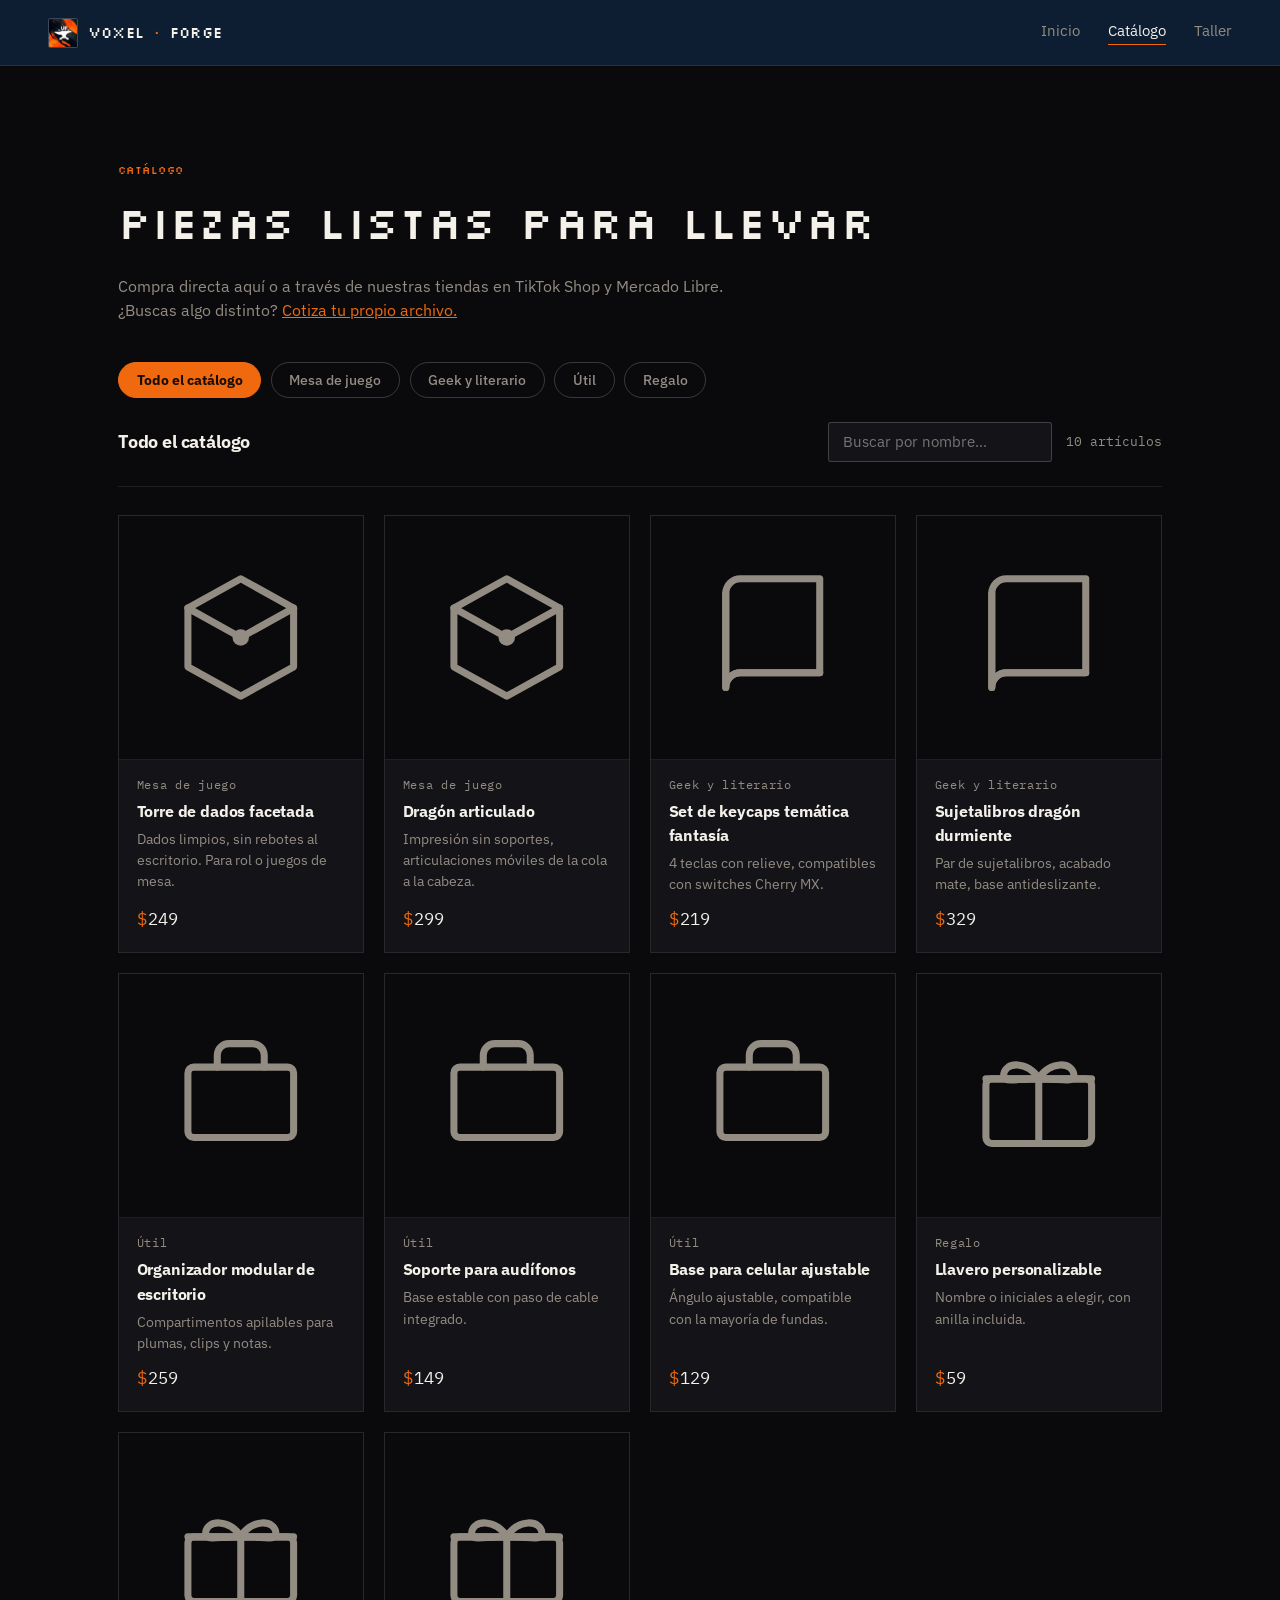
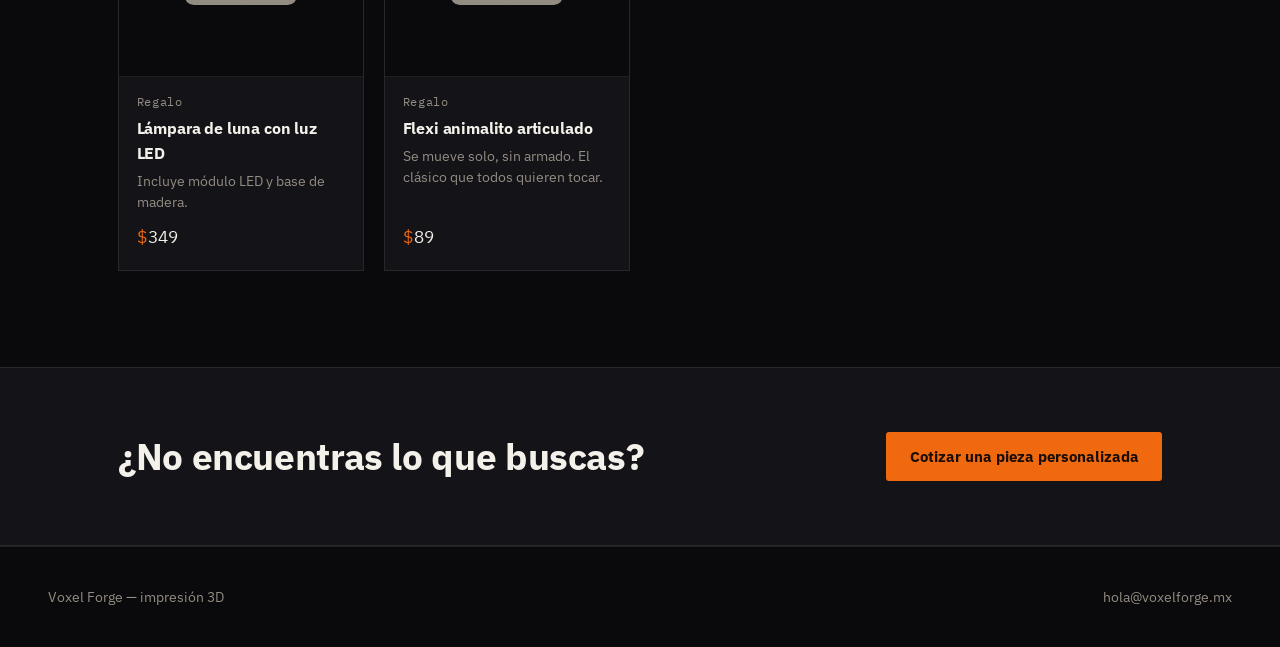
==== catalogo.html @ 8d11da7b "Add files via upload" ====
<!doctype html>
<html lang="es">
<head>
<meta charset="UTF-8" />
<meta name="viewport" content="width=device-width, initial-scale=1" />
<title>Catálogo — Voxel Forge</title>
<meta name="description" content="Explora el catálogo de Voxel Forge por nicho (mesa de juego, geek y literario, útil, regalo) o búscalo todo en una sola vista." />
<link rel="preconnect" href="https://fonts.googleapis.com">
<link rel="preconnect" href="https://fonts.gstatic.com" crossorigin>
<link href="https://fonts.googleapis.com/css2?family=IBM+Plex+Mono:wght@400;500&family=IBM+Plex+Sans:wght@400;500;600;700&family=Silkscreen:wght@400;700&display=swap" rel="stylesheet">
<link rel="icon" href="img/logo.png" />
<link rel="stylesheet" href="css/styles.css" />
</head>
<body>

<header class="site-header">
  <a href="index.html" class="wordmark"><img src="img/logo.png" alt="" /> VOXEL<span>·</span>FORGE</a>
  <nav class="site-nav">
    <a href="index.html">Inicio</a>
    <a href="catalogo.html" aria-current="page">Catálogo</a>
    <a href="cotizacion.html">Taller</a>
  </nav>
</header>

<main class="wrap">
  <section style="padding-bottom: 0;">
    <span class="section-index">Catálogo</span>
    <h1 style="font-size: clamp(2rem, 4vw, 2.8rem);">Piezas listas para llevar</h1>
    <p>Compra directa aquí o a través de nuestras tiendas en TikTok Shop y Mercado Libre. ¿Buscas algo distinto? <a href="cotizacion.html" style="color: var(--accent);">Cotiza tu propio archivo.</a></p>
  </section>

  <section style="padding-top: 1.5rem;">
    <div class="chips" id="chips-pilares" role="tablist" aria-label="Filtrar por nicho"></div>
    <div class="filters">
      <h2 id="titulo-vista" style="margin: 0; font-size: 1.1rem;">Todo el catálogo</h2>
      <input type="search" id="buscador" placeholder="Buscar por nombre…" aria-label="Buscar por nombre" />
      <span class="result-count" id="contador-resultados"></span>
    </div>
    <div class="grid-products" id="grid-catalogo">
      <p>Cargando catálogo…</p>
    </div>
  </section>
</main>

<div class="cta-band">
  <div class="wrap">
    <h2>¿No encuentras lo que buscas?</h2>
    <a href="cotizacion.html" class="btn btn-primary">Cotizar una pieza personalizada</a>
  </div>
</div>

<footer class="site-footer">
  <span>Voxel Forge — impresión 3D</span>
  <span>hola@voxelforge.mx</span>
</footer>

<script src="js/productos.js"></script>
<script src="js/catalogo.js"></script>
</body>
</html>
---- css/styles.css ----
/* ==========================================================================
   Voxel Forge — hoja de estilos compartida
   Concepto: plano técnico de taller. Fondo azul plano, líneas de guía,
   marcas de registro en las esquinas, tipografía técnica para datos.
   ========================================================================== */

:root {
  /* Color — muestreado de la referencia de marca (obsidiana + metal fundido) */
  --bg: #0a0a0c;
  --bg-panel: #141418;
  --bg-panel-raised: #1c1c22;
  --line: rgba(244, 241, 234, 0.09);
  --line-strong: rgba(244, 241, 234, 0.2);
  --text: #f4f1ea;
  --text-dim: #938c82;
  --accent: #f0690f;
  --accent-bright: #f0960f;
  --accent-deep: #d8390d;
  --accent-soft: rgba(240, 105, 15, 0.14);
  --ok: #6fae7a;

  /* Type */
  --font-display: "Silkscreen", "IBM Plex Sans", monospace;
  --font-sans: "IBM Plex Sans", "Segoe UI", system-ui, sans-serif;
  --font-mono: "IBM Plex Mono", "SFMono-Regular", Consolas, monospace;

  /* Layout */
  --radius: 3px;
  --maxw: 1140px;
  --gutter: clamp(1.25rem, 4vw, 3rem);
}

@media (prefers-reduced-motion: reduce) {
  *, *::before, *::after { animation-duration: 0.001ms !important; animation-iteration-count: 1 !important; transition-duration: 0.001ms !important; }
}

* { box-sizing: border-box; }

html { scroll-behavior: smooth; }

body {
  margin: 0;
  background: var(--bg);
  color: var(--text);
  font-family: var(--font-sans);
  line-height: 1.5;
  -webkit-font-smoothing: antialiased;
}

img { max-width: 100%; display: block; }

a { color: inherit; }

h2, h3 { font-family: var(--font-sans); font-weight: 700; margin: 0 0 0.5em; letter-spacing: -0.01em; }
h1 {
  font-family: var(--font-display);
  font-weight: 400;
  margin: 0 0 0.5em;
  font-size: clamp(1.9rem, 4.4vw, 3.1rem);
  line-height: 1.3;
  letter-spacing: 0.01em;
}
h2 { font-size: clamp(1.6rem, 3vw, 2.3rem); line-height: 1.15; }
h3 { font-size: 1.15rem; }

p { color: var(--text-dim); max-width: 62ch; }

.wrap {
  max-width: var(--maxw);
  margin: 0 auto;
  padding: 0 var(--gutter);
}

/* Marcas de registro — evocan las cruces de alineación de un plano técnico */
.reg-mark {
  position: relative;
}
.reg-mark::before,
.reg-mark::after {
  content: "";
  position: absolute;
  width: 14px;
  height: 14px;
  border: 1px solid var(--line-strong);
  pointer-events: none;
}
.reg-mark::before { top: -1px; left: -1px; border-right: none; border-bottom: none; }
.reg-mark::after { bottom: -1px; right: -1px; border-left: none; border-top: none; }

/* Encabezado ------------------------------------------------------------- */
.site-header {
  position: sticky;
  top: 0;
  z-index: 20;
  display: flex;
  align-items: center;
  justify-content: space-between;
  padding: 1.1rem var(--gutter);
  background: rgba(15, 33, 56, 0.88);
  backdrop-filter: blur(6px);
  border-bottom: 1px solid var(--line);
}

.wordmark {
  font-family: var(--font-display);
  font-size: 0.95rem;
  letter-spacing: 0.02em;
  text-decoration: none;
  color: var(--text);
  display: flex;
  align-items: center;
  gap: 0.6rem;
}
.wordmark img { width: 30px; height: 30px; display: block; border-radius: 2px; border: 1px solid var(--line-strong); }
.wordmark span { color: var(--accent); }

.site-nav { display: flex; gap: 1.75rem; }
.site-nav a {
  text-decoration: none;
  color: var(--text-dim);
  font-size: 0.92rem;
  border-bottom: 1px solid transparent;
  padding-bottom: 2px;
  transition: color 0.15s ease, border-color 0.15s ease;
}
.site-nav a:hover,
.site-nav a[aria-current="page"] {
  color: var(--text);
  border-color: var(--accent);
}

/* Botones ------------------------------------------------------------------ */
.btn {
  display: inline-flex;
  align-items: center;
  gap: 0.5rem;
  font-family: var(--font-sans);
  font-size: 0.95rem;
  font-weight: 600;
  padding: 0.75rem 1.4rem;
  border-radius: var(--radius);
  border: 1px solid transparent;
  cursor: pointer;
  text-decoration: none;
  transition: background 0.15s ease, border-color 0.15s ease, color 0.15s ease;
}
.btn-primary { background: var(--accent); color: #1a0d05; font-weight: 700; }
.btn-primary:hover { background: var(--accent-bright); }
.btn-outline { background: transparent; border-color: var(--line-strong); color: var(--text); }
.btn-outline:hover { border-color: var(--accent); color: var(--accent); }

/* Secciones ----------------------------------------------------------------- */
section { padding: clamp(3rem, 8vw, 6rem) 0; }
.section-head { display: flex; align-items: baseline; justify-content: space-between; gap: 2rem; margin-bottom: 2rem; flex-wrap: wrap; }
.section-index { font-family: var(--font-display); color: var(--accent); font-size: 0.68rem; letter-spacing: 0.04em; margin-bottom: 0.9rem; display: block; }

/* Hero ----------------------------------------------------------------------- */
.hero {
  position: relative;
  min-height: 78vh;
  display: flex;
  align-items: flex-end;
  background-image:
    linear-gradient(180deg, rgba(10, 10, 12, 0.35) 0%, rgba(10, 10, 12, 0.55) 45%, rgba(10, 10, 12, 0.96) 100%),
    url("img/hero.jpg");
  background-size: cover;
  background-position: center 30%;
  border-bottom: 1px solid var(--line);
}
.hero-copy {
  position: relative;
  padding: clamp(2rem, 7vw, 4.5rem) 0 clamp(2.5rem, 6vw, 4rem);
  max-width: 640px;
}
.hero-copy p { margin-top: 1.1rem; font-size: 1.05rem; }
.hero-actions { display: flex; gap: 1rem; margin-top: 2rem; flex-wrap: wrap; }

/* Tarjetas de producto -------------------------------------------------------- */
.grid-products {
  display: grid;
  grid-template-columns: repeat(auto-fill, minmax(230px, 1fr));
  gap: 1.25rem;
}
.card-product {
  border: 1px solid var(--line);
  background: var(--bg-panel);
  display: flex;
  flex-direction: column;
}
.card-product .thumb {
  aspect-ratio: 1 / 1;
  border-bottom: 1px solid var(--line);
  display: flex;
  align-items: center;
  justify-content: center;
  background: var(--bg);
}
.card-product .thumb svg { width: 58%; height: 58%; }
.card-product .body { padding: 1rem 1.1rem 1.25rem; display: flex; flex-direction: column; gap: 0.35rem; flex: 1; }
.card-product .tag { font-family: var(--font-mono); font-size: 0.72rem; color: var(--text-dim); letter-spacing: 0.06em; }
.card-product h3 { margin: 0; font-size: 1.02rem; }
.card-product .desc { font-size: 0.88rem; margin: 0; flex: 1; }
.card-product .price-row { display: flex; align-items: center; justify-content: space-between; margin-top: 0.4rem; }
.price { font-family: var(--font-mono); font-size: 1.05rem; color: var(--text); }
.price::before { content: "$"; color: var(--accent); margin-right: 1px; }

.rail {
  display: flex;
  gap: 1.1rem;
  overflow-x: auto;
  padding-bottom: 0.75rem;
  scroll-snap-type: x proximity;
}
.rail .card-product { min-width: 230px; scroll-snap-align: start; }
.rail::-webkit-scrollbar { height: 6px; }
.rail::-webkit-scrollbar-thumb { background: var(--line-strong); }

/* Pilares / nichos (home) ------------------------------------------------------- */
.pillar-grid {
  display: grid;
  grid-template-columns: repeat(auto-fit, minmax(220px, 1fr));
  gap: 1.1rem;
  margin-top: 1.75rem;
}
.pillar-card {
  display: block;
  border: 1px solid var(--line);
  padding: 1.4rem 1.3rem;
  text-decoration: none;
  color: var(--text);
  transition: border-color 0.15s ease, background 0.15s ease;
}
.pillar-card:hover { border-color: var(--accent); background: var(--bg-panel); }
.pillar-card h3 { color: var(--accent); margin-bottom: 0.4rem; }
.pillar-card p { font-size: 0.88rem; margin: 0; }

/* Filtros catálogo ------------------------------------------------------------ */
.chips {
  display: flex;
  gap: 0.6rem;
  flex-wrap: wrap;
  margin-bottom: 1.5rem;
}
.chip {
  font-family: var(--font-sans);
  font-size: 0.88rem;
  font-weight: 500;
  color: var(--text-dim);
  background: transparent;
  border: 1px solid var(--line-strong);
  border-radius: 999px;
  padding: 0.5rem 1.1rem;
  cursor: pointer;
  transition: border-color 0.15s ease, color 0.15s ease, background 0.15s ease;
}
.chip:hover { border-color: var(--accent); color: var(--text); }
.chip.is-active { background: var(--accent); border-color: var(--accent); color: #1a0d05; font-weight: 700; }

.filters {
  display: flex;
  gap: 0.9rem;
  align-items: center;
  justify-content: space-between;
  flex-wrap: wrap;
  margin-bottom: 1.75rem;
  padding-bottom: 1.5rem;
  border-bottom: 1px solid var(--line);
}
.filters input[type="search"] { margin-left: auto; }
.filters input[type="search"] {
  background: var(--bg-panel);
  border: 1px solid var(--line-strong);
  color: var(--text);
  padding: 0.6rem 0.9rem;
  font-family: var(--font-sans);
  font-size: 0.92rem;
  border-radius: var(--radius);
  min-width: 220px;
}
.filters select {
  background: var(--bg-panel);
  border: 1px solid var(--line-strong);
  color: var(--text);
  padding: 0.6rem 0.9rem;
  font-family: var(--font-sans);
  font-size: 0.92rem;
  border-radius: var(--radius);
}
.result-count { font-family: var(--font-mono); font-size: 0.82rem; color: var(--text-dim); }

/* Calculadora de cotización ---------------------------------------------------- */
.quote-panel {
  display: grid;
  grid-template-columns: 1fr 1fr;
  border: 1px solid var(--line);
  background: var(--bg-panel);
}
@media (max-width: 860px) { .quote-panel { grid-template-columns: 1fr; } }

.quote-inputs { padding: clamp(1.5rem, 3vw, 2.5rem); border-right: 1px solid var(--line); }
@media (max-width: 860px) { .quote-inputs { border-right: none; border-bottom: 1px solid var(--line); } }

.field { margin-bottom: 1.4rem; }
.field label { display: flex; justify-content: space-between; font-size: 0.88rem; color: var(--text-dim); margin-bottom: 0.5rem; }
.field label span.unit { font-family: var(--font-mono); color: var(--accent); }
.field input[type="number"] {
  width: 100%;
  background: var(--bg);
  border: 1px solid var(--line-strong);
  color: var(--text);
  padding: 0.7rem 0.85rem;
  font-family: var(--font-mono);
  font-size: 1.05rem;
  border-radius: var(--radius);
}
.field input[type="range"] { width: 100%; accent-color: var(--accent); }

.addon-list { display: flex; flex-direction: column; gap: 0.6rem; }
.addon-list label {
  display: flex;
  align-items: center;
  justify-content: space-between;
  border: 1px solid var(--line);
  padding: 0.65rem 0.9rem;
  border-radius: var(--radius);
  font-size: 0.92rem;
  color: var(--text);
  cursor: pointer;
}
.addon-list label:hover { border-color: var(--line-strong); }
.addon-list .addon-price { font-family: var(--font-mono); color: var(--text-dim); font-size: 0.85rem; }
.addon-list input { accent-color: var(--accent); }

.quote-output { padding: clamp(1.5rem, 3vw, 2.5rem); display: flex; flex-direction: column; }
.quote-output-simple { justify-content: center; align-items: center; text-align: center; }
.quote-total {
  margin-top: 1.4rem;
  padding-top: 1.2rem;
  border-top: 1px solid var(--line-strong);
  display: flex;
  align-items: baseline;
  justify-content: space-between;
}
.quote-total .label { font-size: 0.95rem; color: var(--text-dim); }
.quote-total .value { font-family: var(--font-mono); font-size: 2rem; color: var(--accent); }
.quote-total-solo {
  flex-direction: column;
  gap: 0.6rem;
  align-items: center;
  border-top: none;
  padding-top: 0.5rem;
}
.quote-total-solo .value { font-size: clamp(2.6rem, 6vw, 3.6rem); }
.quote-note { font-size: 0.8rem; margin-top: 1rem; }

/* Cotización especial (por correo) --------------------------------------------- */
.special-grid {
  display: grid;
  grid-template-columns: repeat(3, 1fr);
  gap: 1.25rem;
}
@media (max-width: 860px) { .special-grid { grid-template-columns: 1fr; } }
.special-card {
  border: 1px solid var(--line);
  padding: 1.5rem;
  display: flex;
  flex-direction: column;
  gap: 0.75rem;
}
.special-card h3 { margin: 0; }
.special-card p { font-size: 0.9rem; margin: 0; }
.special-card .btn { margin-top: auto; align-self: flex-start; }

/* Guía rápida (preguntas frecuentes) -------------------------------------------- */
.faq-list { display: flex; flex-direction: column; gap: 0.6rem; max-width: 70ch; }
.faq-list details {
  border: 1px solid var(--line);
  background: var(--bg-panel);
  padding: 0;
}
.faq-list summary {
  padding: 1rem 1.2rem;
  cursor: pointer;
  font-weight: 600;
  font-size: 0.98rem;
  color: var(--text);
  list-style: none;
  display: flex;
  justify-content: space-between;
  align-items: center;
  gap: 1rem;
}
.faq-list summary::-webkit-details-marker { display: none; }
.faq-list summary::after {
  content: "+";
  font-family: var(--font-mono);
  color: var(--accent);
  font-size: 1.2rem;
  flex-shrink: 0;
}
.faq-list details[open] summary::after { content: "–"; }
.faq-list details p {
  margin: 0 1.2rem 1.1rem;
  font-size: 0.92rem;
  max-width: none;
}

/* CTA final -------------------------------------------------------------------- */
.cta-band {
  border-top: 1px solid var(--line);
  border-bottom: 1px solid var(--line);
  background: var(--bg-panel);
}
.cta-band .wrap { display: flex; align-items: center; justify-content: space-between; gap: 2rem; flex-wrap: wrap; padding: clamp(2.5rem, 6vw, 4rem) var(--gutter); }
.cta-band h2 { margin: 0; }

/* Pie de página ------------------------------------------------------------------ */
.site-footer {
  border-top: 1px solid var(--line);
  padding: 2.5rem var(--gutter);
  display: flex;
  justify-content: space-between;
  flex-wrap: wrap;
  gap: 1rem;
  font-size: 0.85rem;
  color: var(--text-dim);
}

/* Foco visible para accesibilidad ------------------------------------------------ */
a:focus-visible, button:focus-visible, input:focus-visible, select:focus-visible {
  outline: 2px solid var(--accent);
  outline-offset: 2px;
}
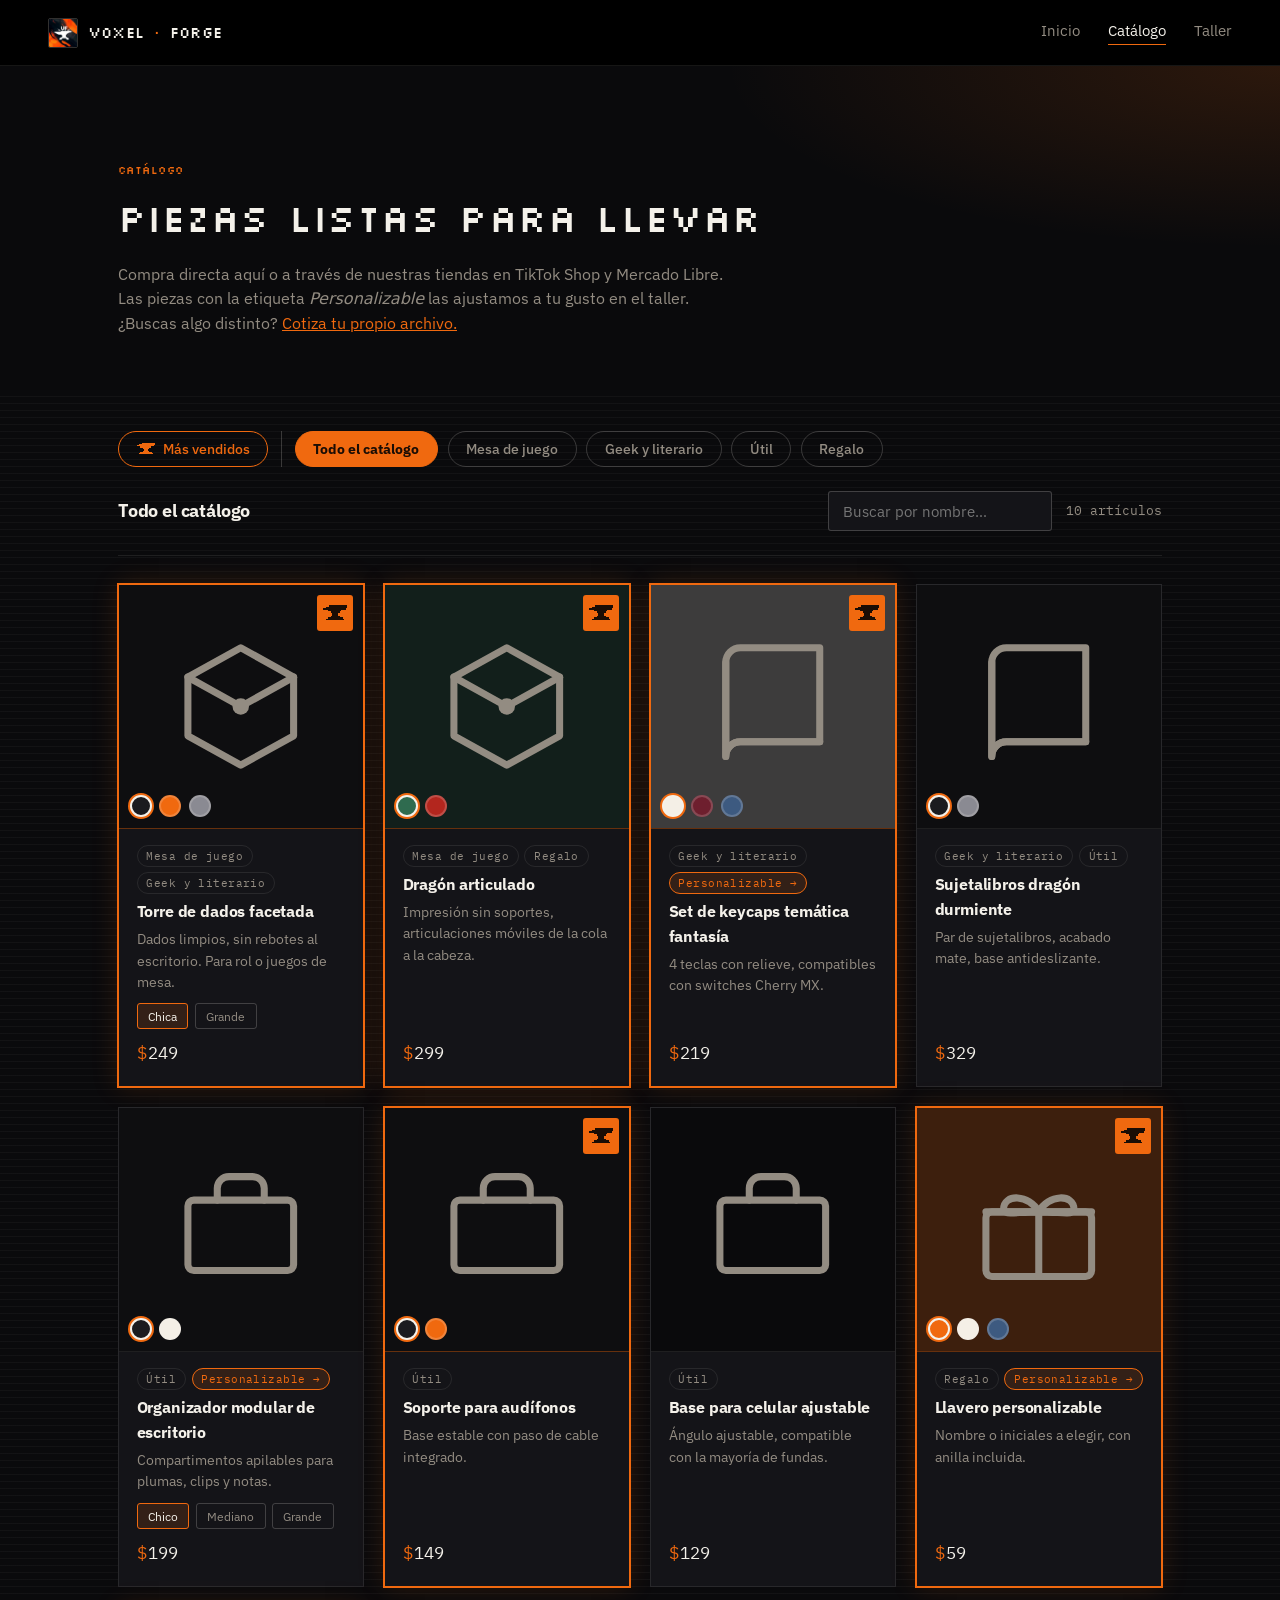
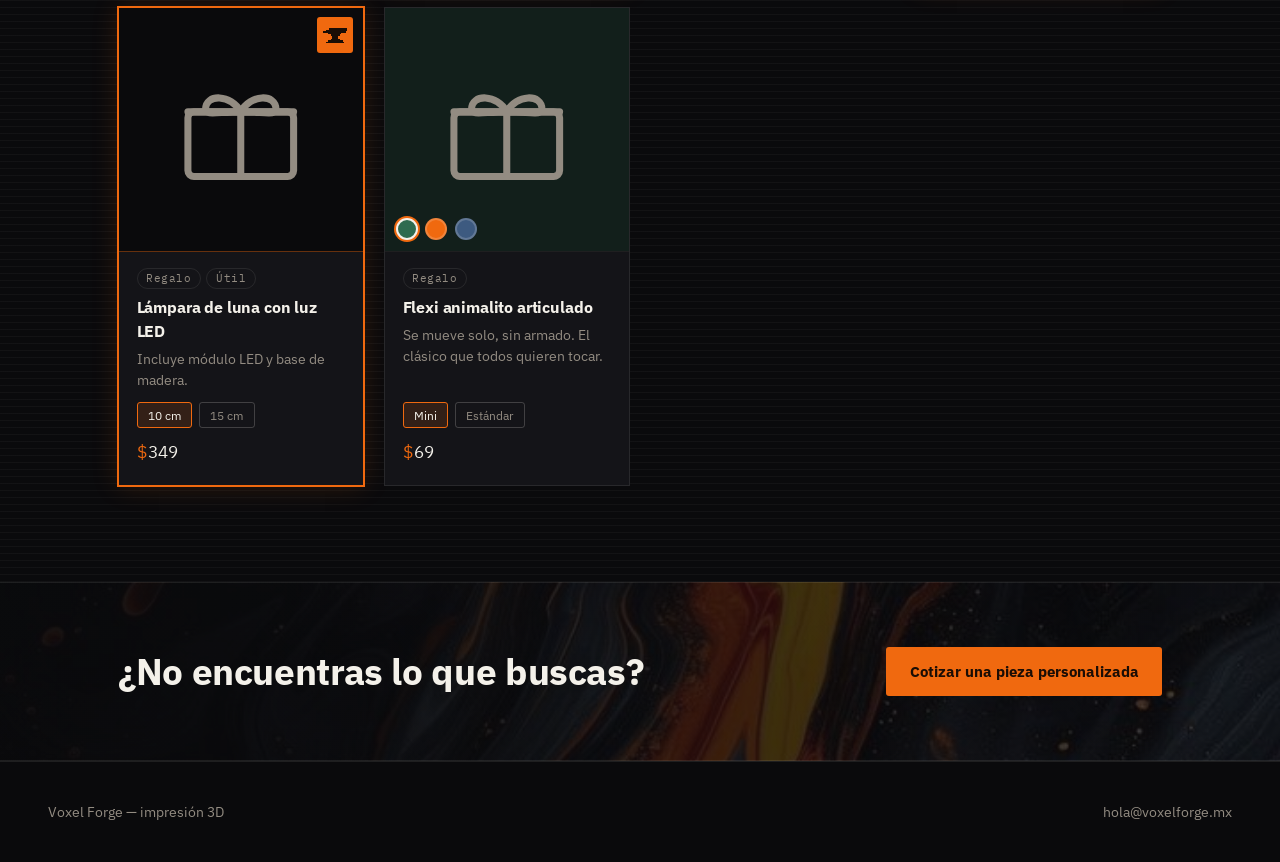
==== commit ecb56cef: "Add files via upload" ====
--- a/catalogo.html
+++ b/catalogo.html
@@ -22,14 +22,14 @@
   </nav>
 </header>
 
-<main class="wrap">
-  <section style="padding-bottom: 0;">
+<main>
+  <section class="band band-ember band-head"><div class="wrap">
     <span class="section-index">Catálogo</span>
-    <h1 style="font-size: clamp(2rem, 4vw, 2.8rem);">Piezas listas para llevar</h1>
-    <p>Compra directa aquí o a través de nuestras tiendas en TikTok Shop y Mercado Libre. ¿Buscas algo distinto? <a href="cotizacion.html" style="color: var(--accent);">Cotiza tu propio archivo.</a></p>
-  </section>
+    <h1 class="page-title">Piezas listas para llevar</h1>
+    <p>Compra directa aquí o a través de nuestras tiendas en TikTok Shop y Mercado Libre. Las piezas con la etiqueta <em>Personalizable</em> las ajustamos a tu gusto en el taller. ¿Buscas algo distinto? <a href="cotizacion.html" style="color: var(--accent);">Cotiza tu propio archivo.</a></p>
+  </div></section>
 
-  <section style="padding-top: 1.5rem;">
+  <section class="band band-lines band-tight"><div class="wrap">
     <div class="chips" id="chips-pilares" role="tablist" aria-label="Filtrar por nicho"></div>
     <div class="filters">
       <h2 id="titulo-vista" style="margin: 0; font-size: 1.1rem;">Todo el catálogo</h2>
@@ -39,7 +39,7 @@
     <div class="grid-products" id="grid-catalogo">
       <p>Cargando catálogo…</p>
     </div>
-  </section>
+  </div></section>
 </main>
 
 <div class="cta-band">
--- a/css/styles.css
+++ b/css/styles.css
@@ -18,6 +18,7 @@
   --accent-deep: #d8390d;
   --accent-soft: rgba(240, 105, 15, 0.14);
   --ok: #6fae7a;
+  --layers: repeating-linear-gradient(0deg, rgba(244, 241, 234, 0.035) 0, rgba(244, 241, 234, 0.035) 1px, transparent 1px, transparent 7px);
 
   /* Type */
   --font-display: "Silkscreen", "IBM Plex Sans", monospace;
@@ -56,8 +57,9 @@
   font-family: var(--font-display);
   font-weight: 400;
   margin: 0 0 0.5em;
-  font-size: clamp(1.9rem, 4.4vw, 3.1rem);
+  font-size: clamp(1.6rem, 5.2vw, 3.1rem);
   line-height: 1.3;
+  overflow-wrap: break-word;
   letter-spacing: 0.01em;
 }
 h2 { font-size: clamp(1.6rem, 3vw, 2.3rem); line-height: 1.15; }
@@ -95,9 +97,10 @@
   display: flex;
   align-items: center;
   justify-content: space-between;
+  flex-wrap: wrap;
+  gap: 0.6rem 1.25rem;
   padding: 1.1rem var(--gutter);
-  background: rgba(15, 33, 56, 0.88);
-  backdrop-filter: blur(6px);
+  background: #000;
   border-bottom: 1px solid var(--line);
 }
 
@@ -154,6 +157,25 @@
 .section-head { display: flex; align-items: baseline; justify-content: space-between; gap: 2rem; margin-bottom: 2rem; flex-wrap: wrap; }
 .section-index { font-family: var(--font-display); color: var(--accent); font-size: 0.68rem; letter-spacing: 0.04em; margin-bottom: 0.9rem; display: block; }
 
+/* Bandas de fondo por sección ----------------------------------------------------- */
+.band { position: relative; }
+.band-ember {
+  background: radial-gradient(ellipse 70% 90% at 100% 0%, rgba(240, 105, 15, 0.15), transparent 62%), var(--bg);
+}
+.band-forge {
+  background: radial-gradient(ellipse 60% 100% at 0% 100%, rgba(216, 57, 13, 0.17), transparent 62%), var(--bg);
+}
+.band-lines { background: var(--layers), var(--bg); }
+.band-panel {
+  background: var(--layers), linear-gradient(180deg, var(--bg-panel), #0e0e12);
+  border-top: 1px solid var(--line);
+  border-bottom: 1px solid var(--line);
+}
+.band-panel .faq-list details { background: var(--bg); }
+.band-head { padding-bottom: clamp(1.5rem, 4vw, 2.5rem); }
+.band-tight { padding-top: clamp(1.5rem, 4vw, 2.5rem); }
+.page-title { font-size: clamp(1.5rem, 4.6vw, 2.4rem); }
+
 /* Hero ----------------------------------------------------------------------- */
 .hero {
   position: relative;
@@ -162,15 +184,16 @@
   align-items: flex-end;
   background-image:
     linear-gradient(180deg, rgba(10, 10, 12, 0.35) 0%, rgba(10, 10, 12, 0.55) 45%, rgba(10, 10, 12, 0.96) 100%),
-    url("img/hero.jpg");
+    url("../img/hero.jpg");
   background-size: cover;
   background-position: center 30%;
   border-bottom: 1px solid var(--line);
 }
+.hero > .wrap { width: 100%; }
 .hero-copy {
   position: relative;
   padding: clamp(2rem, 7vw, 4.5rem) 0 clamp(2.5rem, 6vw, 4rem);
-  max-width: 640px;
+  max-width: 880px;
 }
 .hero-copy p { margin-top: 1.1rem; font-size: 1.05rem; }
 .hero-actions { display: flex; gap: 1rem; margin-top: 2rem; flex-wrap: wrap; }
@@ -188,32 +211,127 @@
   flex-direction: column;
 }
 .card-product .thumb {
+  position: relative;
   aspect-ratio: 1 / 1;
   border-bottom: 1px solid var(--line);
+  background: var(--bg);
+  overflow: hidden;
+}
+/* Cada color es una capa; el cambio es un fundido de opacidad */
+.card-product .layer {
+  position: absolute;
+  inset: 0;
   display: flex;
   align-items: center;
   justify-content: center;
-  background: var(--bg);
-}
-.card-product .thumb svg { width: 58%; height: 58%; }
+  background: color-mix(in srgb, var(--tint, var(--bg)) 22%, var(--bg));
+  opacity: 0;
+  transition: opacity 0.4s ease;
+}
+.card-product .layer.is-active { opacity: 1; }
+.card-product .layer svg { width: 58%; height: 58%; }
+.card-product .layer img { position: absolute; inset: 0; width: 100%; height: 100%; object-fit: cover; }
+
+.swatches { position: absolute; left: 0.7rem; bottom: 0.7rem; z-index: 2; display: flex; gap: 0.45rem; }
+.swatch {
+  width: 22px;
+  height: 22px;
+  padding: 0;
+  border-radius: 50%;
+  background: var(--c);
+  border: 2px solid var(--line-strong);
+  cursor: pointer;
+  transition: transform 0.15s ease, box-shadow 0.15s ease;
+}
+.swatch:hover { transform: scale(1.12); }
+.swatch.is-active { border-color: var(--text); box-shadow: 0 0 0 2px var(--accent); }
+
+.sizes { display: flex; gap: 0.4rem; flex-wrap: wrap; margin-top: 0.3rem; }
+.size-btn {
+  font-family: var(--font-sans);
+  font-size: 0.78rem;
+  color: var(--text-dim);
+  background: transparent;
+  border: 1px solid var(--line-strong);
+  border-radius: var(--radius);
+  padding: 0.25rem 0.65rem;
+  cursor: pointer;
+  transition: border-color 0.15s ease, color 0.15s ease;
+}
+.size-btn:hover { border-color: var(--accent); color: var(--text); }
+.size-btn.is-active { border-color: var(--accent); color: var(--text); background: var(--accent-soft); }
 .card-product .body { padding: 1rem 1.1rem 1.25rem; display: flex; flex-direction: column; gap: 0.35rem; flex: 1; }
-.card-product .tag { font-family: var(--font-mono); font-size: 0.72rem; color: var(--text-dim); letter-spacing: 0.06em; }
+.card-product .tags { display: flex; flex-wrap: wrap; gap: 0.35rem; }
+.card-product .tag {
+  font-family: var(--font-mono);
+  font-size: 0.68rem;
+  color: var(--text-dim);
+  letter-spacing: 0.04em;
+  border: 1px solid var(--line);
+  border-radius: 999px;
+  padding: 0.1rem 0.55rem;
+  text-decoration: none;
+}
+.card-product .tag-custom { color: var(--accent); border-color: var(--accent); background: var(--accent-soft); transition: background 0.15s ease; }
+.card-product .tag-custom:hover { background: var(--accent); color: #1a0d05; }
 .card-product h3 { margin: 0; font-size: 1.02rem; }
 .card-product .desc { font-size: 0.88rem; margin: 0; flex: 1; }
 .card-product .price-row { display: flex; align-items: center; justify-content: space-between; margin-top: 0.4rem; }
 .price { font-family: var(--font-mono); font-size: 1.05rem; color: var(--text); }
 .price::before { content: "$"; color: var(--accent); margin-right: 1px; }
 
-.rail {
-  display: flex;
-  gap: 1.1rem;
-  overflow-x: auto;
-  padding-bottom: 0.75rem;
-  scroll-snap-type: x proximity;
-}
-.rail .card-product { min-width: 230px; scroll-snap-align: start; }
-.rail::-webkit-scrollbar { height: 6px; }
-.rail::-webkit-scrollbar-thumb { background: var(--line-strong); }
+/* Carrusel infinito (home) ----------------------------------------------------------- */
+.marquee {
+  --fade: clamp(28px, 9vw, 160px);
+  overflow: hidden;
+  padding: 0.25rem 0 0.75rem;
+  -webkit-mask-image: linear-gradient(90deg, transparent 0, #000 var(--fade), #000 calc(100% - var(--fade)), transparent 100%);
+  mask-image: linear-gradient(90deg, transparent 0, #000 var(--fade), #000 calc(100% - var(--fade)), transparent 100%);
+}
+.marquee-track {
+  display: flex;
+  width: max-content;
+  animation: marquee-scroll var(--duracion, 40s) linear infinite;
+}
+.marquee:hover .marquee-track,
+.marquee:focus-within .marquee-track { animation-play-state: paused; }
+.marquee-group { display: flex; gap: 1.1rem; padding-right: 1.1rem; }
+.marquee .card-product { flex: 0 0 min(230px, 68vw); }
+@keyframes marquee-scroll { to { transform: translateX(-50%); } }
+
+@media (prefers-reduced-motion: reduce) {
+  .marquee { overflow-x: auto; -webkit-mask-image: none; mask-image: none; }
+  .marquee-track { animation: none; }
+  .marquee-group[aria-hidden="true"] { display: none; }
+}
+
+/* Más vendidos (catálogo): marco naranja + yunque ---------------------------------------- */
+.card-product { position: relative; }
+.card-product.is-vendido {
+  border-color: var(--accent);
+  box-shadow: 0 0 0 1px var(--accent), 0 0 26px rgba(240, 105, 15, 0.16);
+}
+.card-product.is-vendido .thumb { border-bottom-color: rgba(240, 105, 15, 0.4); }
+.badge-vendido {
+  position: absolute;
+  top: 0.6rem;
+  right: 0.6rem;
+  z-index: 3;
+  width: 36px;
+  height: 36px;
+  display: grid;
+  place-items: center;
+  background: var(--accent);
+  color: #1a0d05;
+  border-radius: var(--radius);
+}
+.badge-vendido svg { width: 24px; height: auto; }
+
+.chip.chip-vendidos { display: inline-flex; align-items: center; gap: 0.5rem; border-color: var(--accent); color: var(--accent); }
+.chip.chip-vendidos svg { width: 18px; height: auto; flex-shrink: 0; }
+.chip.chip-vendidos:not(.is-active):hover { color: var(--text); }
+.chip.chip-vendidos.is-active { color: #1a0d05; }
+.chip-sep { width: 1px; align-self: stretch; background: var(--line-strong); margin: 0 0.2rem; flex-shrink: 0; }
 
 /* Pilares / nichos (home) ------------------------------------------------------- */
 .pillar-grid {
@@ -230,7 +348,7 @@
   color: var(--text);
   transition: border-color 0.15s ease, background 0.15s ease;
 }
-.pillar-card:hover { border-color: var(--accent); background: var(--bg-panel); }
+.pillar-card:hover { border-color: var(--accent); background: var(--bg-panel-raised); }
 .pillar-card h3 { color: var(--accent); margin-bottom: 0.4rem; }
 .pillar-card p { font-size: 0.88rem; margin: 0; }
 
@@ -313,6 +431,17 @@
   font-size: 1.05rem;
   border-radius: var(--radius);
 }
+.field input[type="text"], .field textarea {
+  width: 100%;
+  background: var(--bg);
+  border: 1px solid var(--line-strong);
+  color: var(--text);
+  padding: 0.7rem 0.85rem;
+  font-family: var(--font-sans);
+  font-size: 0.95rem;
+  border-radius: var(--radius);
+}
+.field textarea { resize: vertical; }
 .field input[type="range"] { width: 100%; accent-color: var(--accent); }
 
 .addon-list { display: flex; flex-direction: column; gap: 0.6rem; }
@@ -352,6 +481,18 @@
 }
 .quote-total-solo .value { font-size: clamp(2.6rem, 6vw, 3.6rem); }
 .quote-note { font-size: 0.8rem; margin-top: 1rem; }
+
+/* Personalización (Taller) ------------------------------------------------------ */
+.custom-panel {
+  border: 1px solid var(--line);
+  background: var(--bg-panel);
+  padding: clamp(1.5rem, 3vw, 2.5rem);
+  max-width: 720px;
+  margin-top: 1.5rem;
+}
+.custom-grid { display: grid; grid-template-columns: 1fr 140px; gap: 1rem; }
+@media (max-width: 560px) { .custom-grid { grid-template-columns: 1fr; } }
+section[id] { scroll-margin-top: 4.5rem; }
 
 /* Cotización especial (por correo) --------------------------------------------- */
 .special-grid {
@@ -409,7 +550,9 @@
 .cta-band {
   border-top: 1px solid var(--line);
   border-bottom: 1px solid var(--line);
-  background: var(--bg-panel);
+  background:
+    linear-gradient(90deg, rgba(10, 10, 12, 0.94) 0%, rgba(10, 10, 12, 0.7) 100%),
+    url("../img/hero.jpg") center 55% / cover;
 }
 .cta-band .wrap { display: flex; align-items: center; justify-content: space-between; gap: 2rem; flex-wrap: wrap; padding: clamp(2.5rem, 6vw, 4rem) var(--gutter); }
 .cta-band h2 { margin: 0; }
@@ -431,3 +574,53 @@
   outline: 2px solid var(--accent);
   outline-offset: 2px;
 }
+
+/* Responsive ------------------------------------------------------------------------ */
+.btn { min-height: 44px; }
+
+@media (max-width: 720px) {
+  .site-header { padding: 0.75rem var(--gutter); gap: 0.5rem 1rem; }
+  .wordmark { font-size: 0.82rem; }
+  .wordmark img { width: 26px; height: 26px; }
+  .site-nav { gap: 1.1rem; }
+  .site-nav a { font-size: 0.86rem; padding: 0.35rem 0; }
+  section[id] { scroll-margin-top: 6rem; }
+
+  .hero { min-height: 68vh; min-height: 68svh; background-position: 42% 20%; }
+  .hero-copy p { font-size: 1rem; }
+  .section-head { gap: 1rem; }
+
+  .pillar-grid { grid-template-columns: repeat(auto-fit, minmax(min(100%, 200px), 1fr)); }
+  .site-footer { flex-direction: column; gap: 0.35rem; padding: 2rem var(--gutter); }
+}
+
+@media (max-width: 600px) {
+  input, select, textarea { font-size: 16px !important; } /* evita el zoom automático en iOS */
+
+  /* Catálogo en 2 columnas */
+  .grid-products { grid-template-columns: repeat(2, minmax(0, 1fr)); gap: 0.8rem; }
+  .card-product .body { padding: 0.75rem 0.8rem 1rem; }
+  .card-product h3 { font-size: 0.92rem; }
+  .card-product .desc { font-size: 0.8rem; }
+  .card-product .tag { font-size: 0.62rem; padding: 0.08rem 0.45rem; }
+  .price { font-size: 0.98rem; }
+  .swatches { left: 0.5rem; bottom: 0.5rem; gap: 0.5rem; }
+  .swatch { width: 26px; height: 26px; }
+  .size-btn { padding: 0.4rem 0.65rem; }
+
+  /* Chips en una fila deslizable */
+  .chips { flex-wrap: nowrap; overflow-x: auto; scrollbar-width: none; margin-right: calc(var(--gutter) * -1); padding-right: var(--gutter); padding-bottom: 0.3rem; }
+  .chips::-webkit-scrollbar { display: none; }
+  .chip { flex: 0 0 auto; white-space: nowrap; padding: 0.6rem 1rem; }
+
+  /* Buscador a todo el ancho */
+  .filters { align-items: center; }
+  .filters input[type="search"] { order: 3; width: 100%; min-width: 0; margin-left: 0; }
+
+  .hero-actions .btn { flex: 1 1 auto; justify-content: center; }
+  .cta-band .wrap { flex-direction: column; align-items: flex-start; }
+  .quote-inputs, .quote-output, .custom-panel { padding: 1.25rem; }
+  .special-card { padding: 1.25rem; }
+  .faq-list summary { padding: 0.9rem 1rem; }
+  .faq-list details p { margin: 0 1rem 1rem; }
+}
